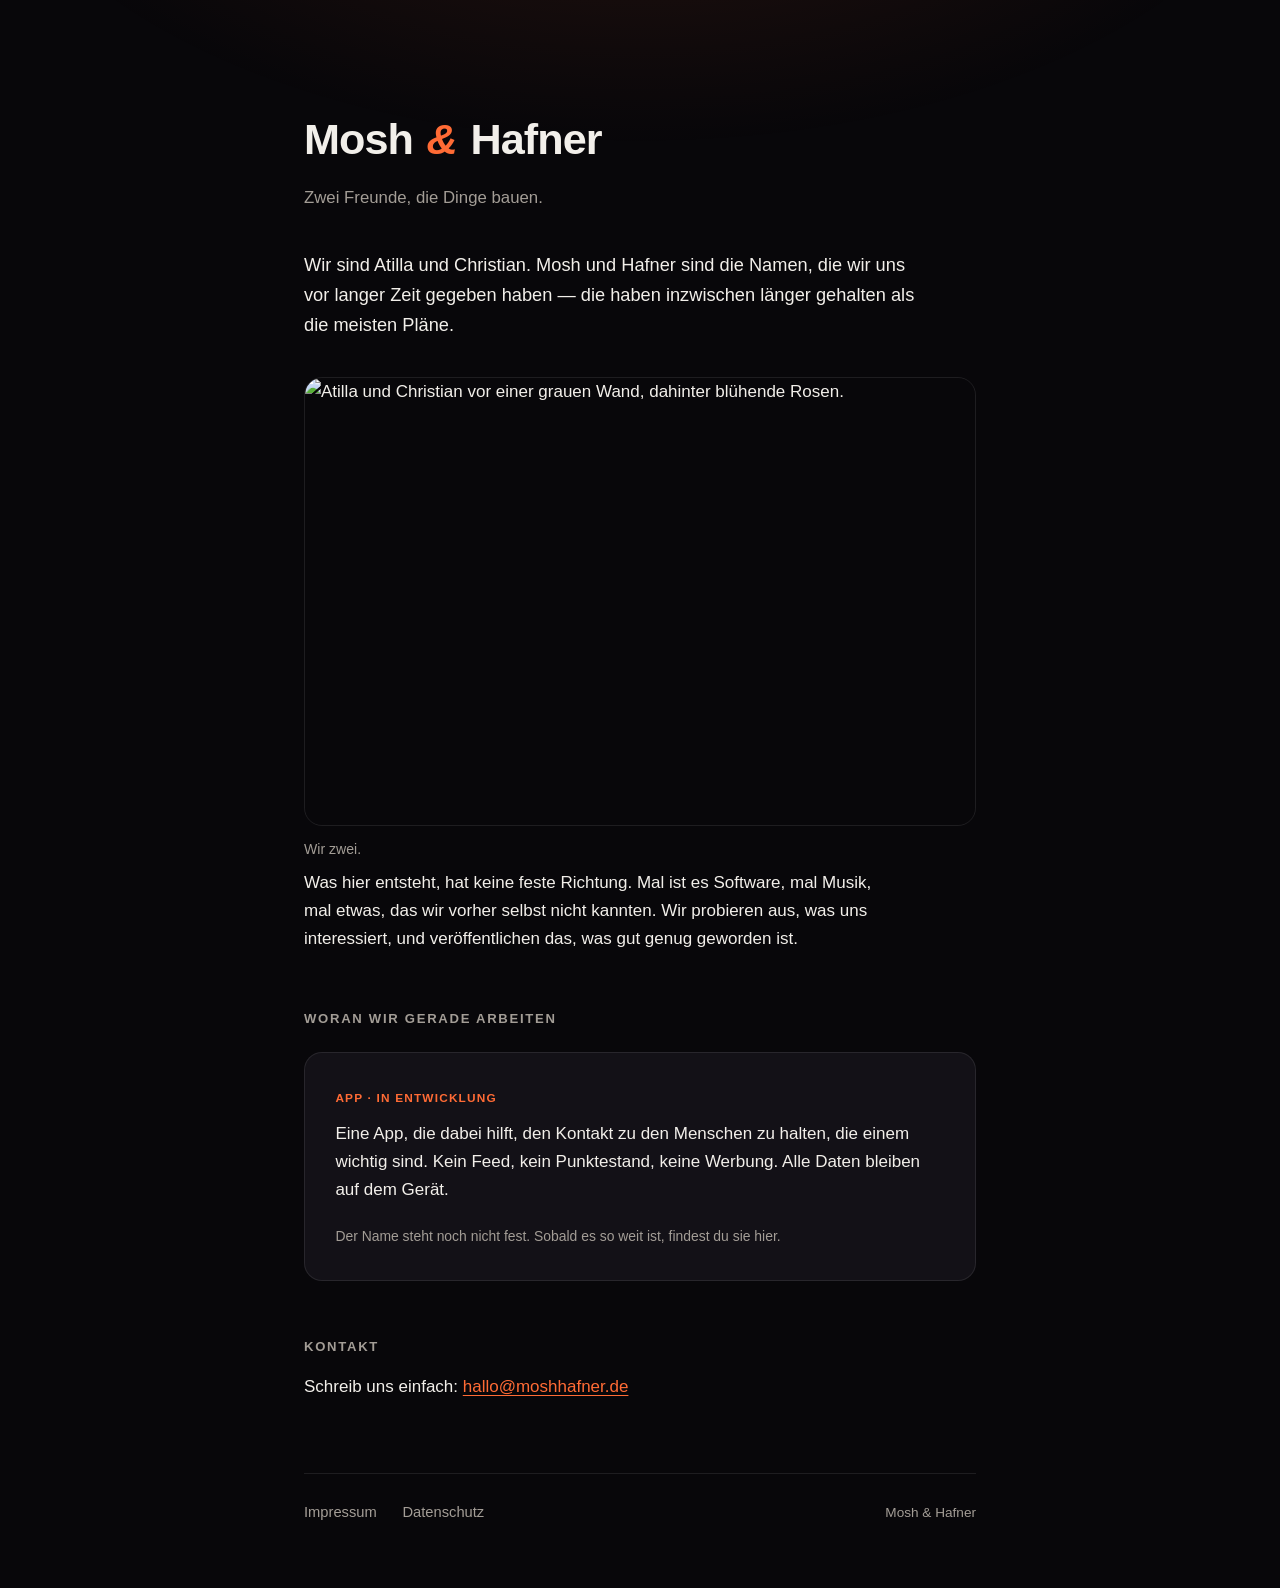
==== index.html @ 124a92b2 "Studio-Seite Mosh & Hafner Startseite, Impressum und Datenschutzerklaerung fuer moshhafner.de. Stati" ====
<!doctype html>
<html lang="de">
  <head>
    <meta charset="utf-8" />
    <meta name="viewport" content="width=device-width, initial-scale=1" />
    <title>Mosh &amp; Hafner</title>
    <meta
      name="description"
      content="Zwei Freunde, die Dinge bauen. Software, Musik und was sonst noch dazukommt."
    />
    <meta name="color-scheme" content="dark" />
    <link rel="stylesheet" href="style.css" />
  </head>
  <body>
    <main class="wrap">
      <h1 class="brand">Mosh <span class="amp">&amp;</span> Hafner</h1>
      <p class="tagline">Zwei Freunde, die Dinge bauen.</p>

      <p class="lead">
        Wir sind Atilla und Christian. Mosh und Hafner sind die Namen, die wir uns
        vor langer Zeit gegeben haben — die haben inzwischen länger gehalten als die
        meisten Pläne.
      </p>

      <figure class="portrait">
        <img
          src="wir.jpg"
          alt="Atilla und Christian vor einer grauen Wand, dahinter blühende Rosen."
          width="1024"
          height="683"
        />
        <figcaption>Wir zwei.</figcaption>
      </figure>

      <p>
        Was hier entsteht, hat keine feste Richtung. Mal ist es Software, mal Musik,
        mal etwas, das wir vorher selbst nicht kannten. Wir probieren aus, was uns
        interessiert, und veröffentlichen das, was gut genug geworden ist.
      </p>

      <h2>Woran wir gerade arbeiten</h2>

      <div class="card">
        <span class="card-label">App · in Entwicklung</span>
        <p>
          Eine App, die dabei hilft, den Kontakt zu den Menschen zu halten, die einem
          wichtig sind. Kein Feed, kein Punktestand, keine Werbung. Alle Daten bleiben
          auf dem Gerät.
        </p>
        <p class="muted">
          <small
            >Der Name steht noch nicht fest. Sobald es so weit ist, findest du sie
            hier.</small
          >
        </p>
      </div>

      <h2>Kontakt</h2>

      <p>
        Schreib uns einfach:
        <a href="mailto:hallo@moshhafner.de">hallo@moshhafner.de</a>
      </p>

      <footer>
        <a href="impressum.html">Impressum</a>
        <a href="datenschutz.html">Datenschutz</a>
        <span class="spacer">Mosh &amp; Hafner</span>
      </footer>
    </main>
  </body>
</html>
---- style.css ----
/* Mosh & Hafner — Studio-Seite
   Bewusst ohne externe Ressourcen: keine CDN-Fonts, kein Analytics, keine Icons
   von fremden Servern. Jeder externe Aufruf wuerde die IP-Adresse der Besucher an
   Dritte geben - das passt weder zur Produkthaltung noch zur Rechtslage
   (vgl. LG Muenchen I, 20.01.2022, Az. 3 O 17493/20 zu Google Fonts). */

:root {
  --bg: #08070A;
  --bg-raised: #131117;
  --edge: rgba(255, 255, 255, 0.09);
  --text: #F2EFEA;
  --text-muted: #A39D96;
  --brand: #FF6B35;
  --radius: 18px;
  --measure: 62ch;
}

*,
*::before,
*::after {
  box-sizing: border-box;
}

html {
  -webkit-text-size-adjust: 100%;
}

body {
  margin: 0;
  background: var(--bg);
  color: var(--text);
  font-family: "Inter", -apple-system, BlinkMacSystemFont, "Segoe UI", Roboto,
    "Helvetica Neue", Arial, sans-serif;
  font-size: 17px;
  line-height: 1.65;
  -webkit-font-smoothing: antialiased;
}

/* Warmer Lichtschein oben - das einzige dekorative Element der Seite. */
body::before {
  content: "";
  position: fixed;
  inset: 0;
  pointer-events: none;
  background: radial-gradient(
    62rem 34rem at 50% -14rem,
    rgba(255, 107, 53, 0.14),
    transparent 68%
  );
}

.wrap {
  position: relative;
  max-width: 46rem;
  margin: 0 auto;
  padding: clamp(3rem, 9vw, 6.5rem) clamp(1.25rem, 5vw, 2rem) 4rem;
}

/* --- Kopf --- */

.brand {
  display: inline-block;
  font-size: clamp(1.9rem, 5.4vw, 2.7rem);
  font-weight: 600;
  letter-spacing: -0.022em;
  margin: 0;
  text-decoration: none;
  color: var(--text);
}

.brand .amp {
  color: var(--brand);
  font-style: italic;
  padding: 0 0.06em;
}

.tagline {
  color: var(--text-muted);
  font-size: 1.05rem;
  margin: 0.55rem 0 0;
}

/* --- Text --- */

h2 {
  font-size: 0.82rem;
  font-weight: 600;
  letter-spacing: 0.13em;
  text-transform: uppercase;
  color: var(--text-muted);
  margin: 3.4rem 0 1rem;
}

h1.page-title {
  font-size: clamp(1.6rem, 4.4vw, 2.1rem);
  font-weight: 600;
  letter-spacing: -0.02em;
  margin: 0 0 2rem;
}

h3 {
  font-size: 1.02rem;
  font-weight: 600;
  margin: 2rem 0 0.5rem;
}

p {
  max-width: var(--measure);
  margin: 0 0 1.1rem;
}

.lead {
  font-size: 1.14rem;
  margin-top: 2.4rem;
}

.muted {
  color: var(--text-muted);
}

small {
  font-size: 0.87rem;
  line-height: 1.6;
}

a {
  color: var(--brand);
  text-underline-offset: 3px;
  text-decoration-thickness: 1px;
}

a:hover {
  text-decoration-thickness: 2px;
}

ul {
  max-width: var(--measure);
  padding-left: 1.15rem;
  margin: 0 0 1.1rem;
}

li {
  margin-bottom: 0.45rem;
}

/* --- Bild --- */

.portrait {
  margin: 2.3rem 0 0.5rem;
}

.portrait img {
  display: block;
  width: 100%;
  height: auto;
  border-radius: var(--radius);
  border: 1px solid var(--edge);
}

.portrait figcaption {
  margin-top: 0.75rem;
  font-size: 0.88rem;
  color: var(--text-muted);
}

/* --- Karte --- */

.card {
  background: var(--bg-raised);
  border: 1px solid var(--edge);
  border-radius: var(--radius);
  padding: clamp(1.3rem, 4vw, 1.9rem);
  margin: 1.4rem 0;
}

.card p:last-child {
  margin-bottom: 0;
}

.card-label {
  display: inline-block;
  font-size: 0.74rem;
  font-weight: 600;
  letter-spacing: 0.1em;
  text-transform: uppercase;
  color: var(--brand);
  margin-bottom: 0.7rem;
}

/* Platzhalter, die vor dem Veroeffentlichen ersetzt werden muessen. */
.todo {
  background: rgba(255, 107, 53, 0.13);
  border-bottom: 1px dashed var(--brand);
  padding: 0.05em 0.35em;
  border-radius: 4px;
  font-weight: 600;
}

/* --- Fuss --- */

footer {
  margin-top: 4.5rem;
  padding-top: 1.6rem;
  border-top: 1px solid var(--edge);
  display: flex;
  flex-wrap: wrap;
  gap: 0.7rem 1.6rem;
  align-items: baseline;
  font-size: 0.92rem;
}

footer a {
  color: var(--text-muted);
  text-decoration: none;
}

footer a:hover {
  color: var(--text);
  text-decoration: underline;
}

footer .spacer {
  margin-left: auto;
  color: var(--text-muted);
  font-size: 0.85rem;
}

.back {
  display: inline-block;
  margin-bottom: 2rem;
  font-size: 0.92rem;
  color: var(--text-muted);
  text-decoration: none;
}

.back:hover {
  color: var(--text);
}

@media (prefers-reduced-motion: no-preference) {
  a,
  footer a {
    transition: color 0.15s ease;
  }
}
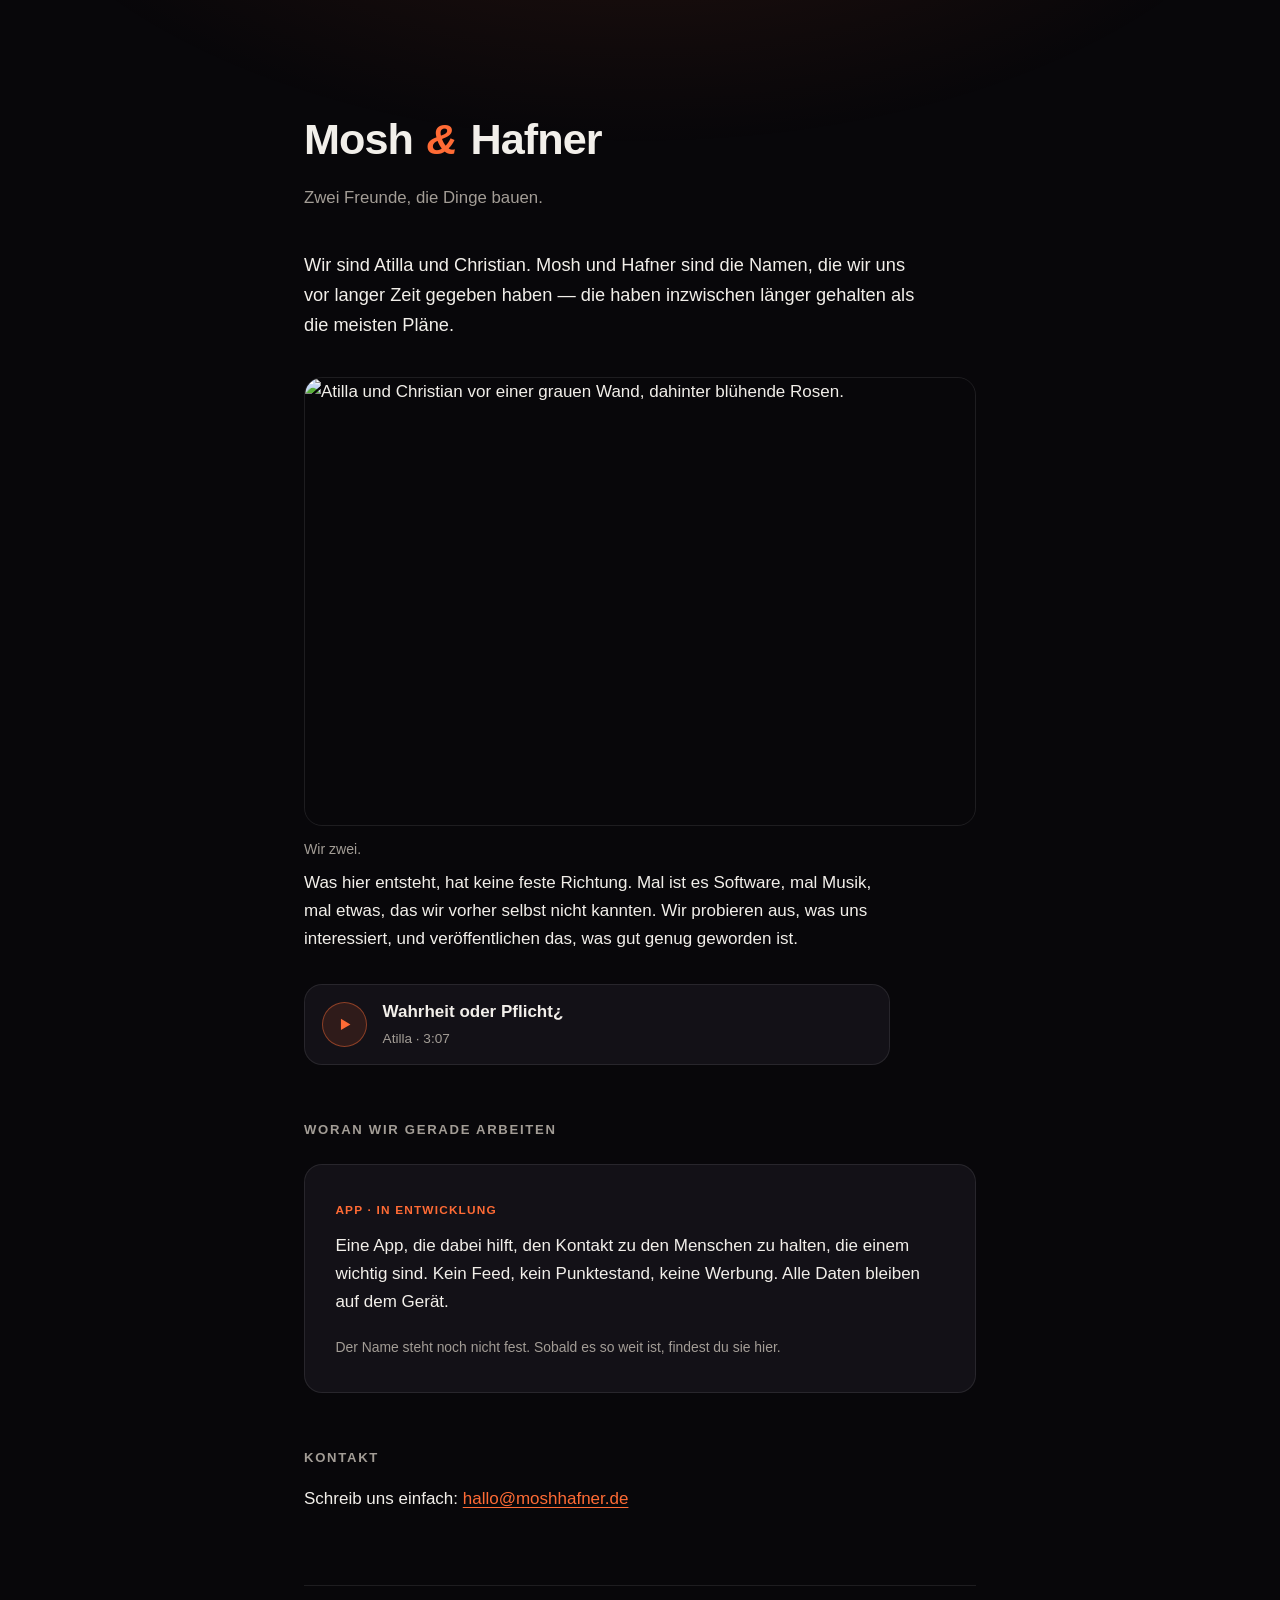
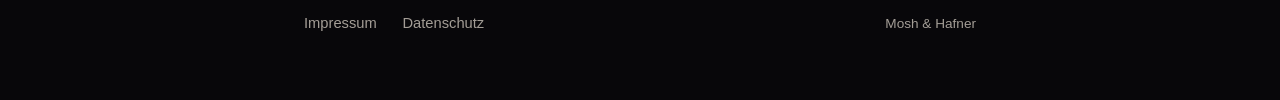
==== commit 31719b9e: "Atillas Track auf die Startseite "Wahrheit oder Pflicht?" als kleiner Player unter dem Absatz ueber " ====
--- a/index.html
+++ b/index.html
@@ -38,6 +38,26 @@
         interessiert, und veröffentlichen das, was gut genug geworden ist.
       </p>
 
+      <div class="track">
+        <button class="track-play" type="button" aria-label="Abspielen">
+          <svg class="icon-play" viewBox="0 0 24 24" aria-hidden="true">
+            <path d="M8 5.4v13.2L19 12z" />
+          </svg>
+          <svg class="icon-pause" viewBox="0 0 24 24" aria-hidden="true" hidden>
+            <rect x="7.4" y="5.4" width="3.5" height="13.2" rx="1.1" />
+            <rect x="13.1" y="5.4" width="3.5" height="13.2" rx="1.1" />
+          </svg>
+        </button>
+        <div class="track-meta">
+          <span class="track-title">Wahrheit oder Pflicht¿</span>
+          <span class="track-sub">Atilla · 3:07</span>
+        </div>
+        <audio class="track-audio" preload="none">
+          <source src="wahrheit-oder-pflicht.m4a" type="audio/mp4" />
+          <source src="wahrheit-oder-pflicht.mp3" type="audio/mpeg" />
+        </audio>
+      </div>
+
       <h2>Woran wir gerade arbeiten</h2>
 
       <div class="card">
@@ -68,5 +88,36 @@
         <span class="spacer">Mosh &amp; Hafner</span>
       </footer>
     </main>
+
+    <script>
+      (function () {
+        var box = document.querySelector(".track");
+        if (!box) return;
+        var audio = box.querySelector(".track-audio");
+        var btn = box.querySelector(".track-play");
+        var play = box.querySelector(".icon-play");
+        var pause = box.querySelector(".icon-pause");
+
+        function render() {
+          var running = !audio.paused;
+          play.hidden = running;
+          pause.hidden = !running;
+          btn.setAttribute("aria-label", running ? "Pause" : "Abspielen");
+        }
+
+        btn.addEventListener("click", function () {
+          if (audio.paused) {
+            var p = audio.play();
+            if (p) p.catch(function () {});
+          } else {
+            audio.pause();
+          }
+        });
+
+        audio.addEventListener("play", render);
+        audio.addEventListener("pause", render);
+        audio.addEventListener("ended", render);
+      })();
+    </script>
   </body>
 </html>
--- a/style.css
+++ b/style.css
@@ -163,6 +163,69 @@
   color: var(--text-muted);
 }
 
+/* --- Track --- */
+
+.track {
+  display: flex;
+  align-items: center;
+  gap: 0.95rem;
+  max-width: var(--measure);
+  background: var(--bg-raised);
+  border: 1px solid var(--edge);
+  border-radius: var(--radius);
+  padding: 0.85rem 1.05rem;
+  margin: 1.9rem 0;
+}
+
+.track-play {
+  flex: none;
+  width: 2.85rem;
+  height: 2.85rem;
+  padding: 0;
+  border-radius: 50%;
+  border: 1px solid rgba(255, 107, 53, 0.45);
+  background: rgba(255, 107, 53, 0.12);
+  color: var(--brand);
+  cursor: pointer;
+  display: grid;
+  place-items: center;
+}
+
+.track-play:hover {
+  background: rgba(255, 107, 53, 0.22);
+}
+
+.track-play:focus-visible {
+  outline: 2px solid var(--brand);
+  outline-offset: 3px;
+}
+
+.track-play svg {
+  width: 1.3rem;
+  height: 1.3rem;
+  fill: currentColor;
+}
+
+.track-play svg[hidden] {
+  display: none;
+}
+
+.track-meta {
+  display: flex;
+  flex-direction: column;
+  gap: 0.1rem;
+  min-width: 0;
+}
+
+.track-title {
+  font-weight: 600;
+}
+
+.track-sub {
+  font-size: 0.85rem;
+  color: var(--text-muted);
+}
+
 /* --- Karte --- */
 
 .card {
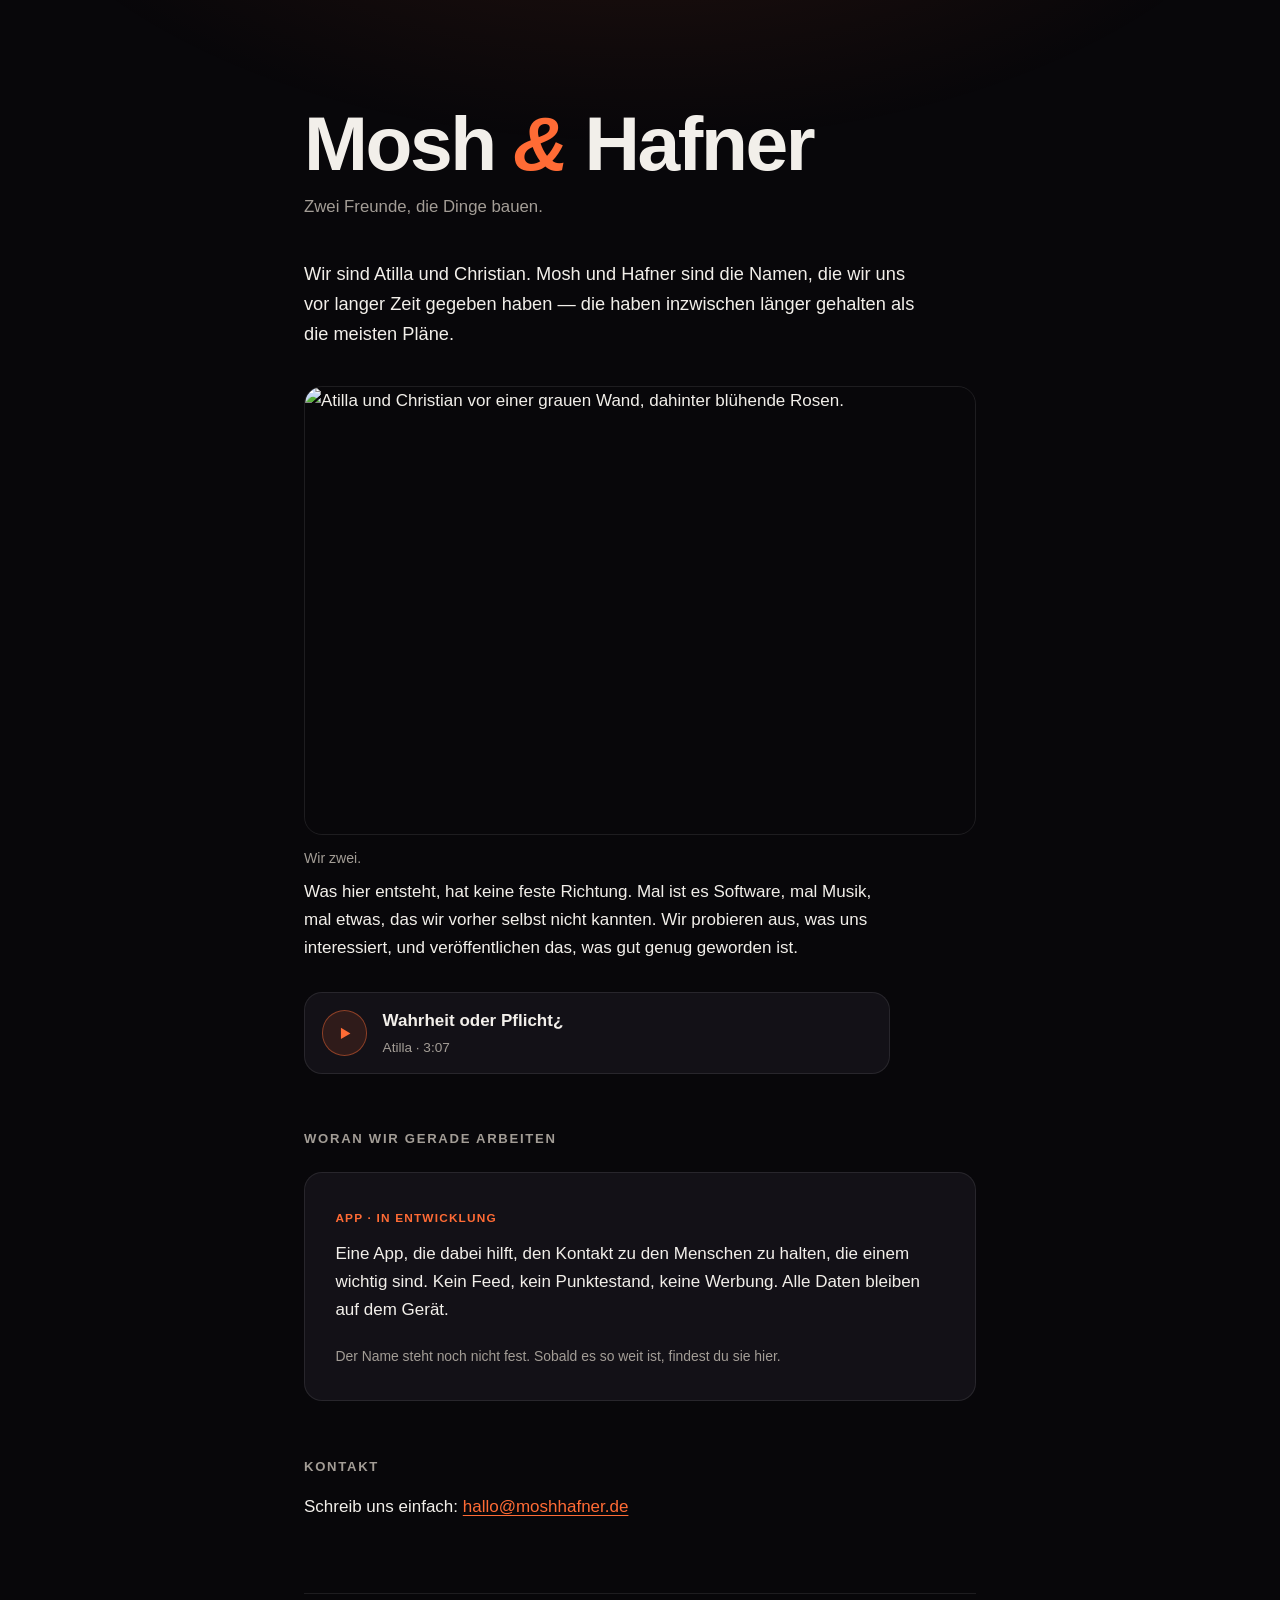
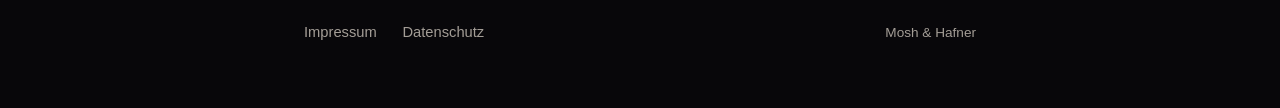
==== commit 5f85689c: "Schriftzug groesser und mit Einblendung, Datenschutz nachgezogen Der Schriftzug waechst von ~43 auf " ====
--- a/index.html
+++ b/index.html
@@ -13,7 +13,21 @@
   </head>
   <body>
     <main class="wrap">
-      <h1 class="brand">Mosh <span class="amp">&amp;</span> Hafner</h1>
+      <h1 class="brand" aria-label="Mosh &amp; Hafner"
+        ><span class="ch" style="--i: 0" aria-hidden="true">M</span
+        ><span class="ch" style="--i: 1" aria-hidden="true">o</span
+        ><span class="ch" style="--i: 2" aria-hidden="true">s</span
+        ><span class="ch" style="--i: 3" aria-hidden="true">h</span
+        ><span class="sp" aria-hidden="true"></span
+        ><span class="ch amp" style="--i: 4" aria-hidden="true">&amp;</span
+        ><span class="sp" aria-hidden="true"></span
+        ><span class="ch" style="--i: 5" aria-hidden="true">H</span
+        ><span class="ch" style="--i: 6" aria-hidden="true">a</span
+        ><span class="ch" style="--i: 7" aria-hidden="true">f</span
+        ><span class="ch" style="--i: 8" aria-hidden="true">n</span
+        ><span class="ch" style="--i: 9" aria-hidden="true">e</span
+        ><span class="ch" style="--i: 10" aria-hidden="true">r</span
+      ></h1>
       <p class="tagline">Zwei Freunde, die Dinge bauen.</p>
 
       <p class="lead">
--- a/style.css
+++ b/style.css
@@ -59,19 +59,65 @@
 /* --- Kopf --- */
 
 .brand {
+  display: block;
+  font-size: clamp(2.7rem, 9.5vw, 4.8rem);
+  font-weight: 600;
+  letter-spacing: -0.032em;
+  line-height: 1.04;
+  margin: 0;
+  color: var(--text);
+}
+
+/* Jeder Buchstabe steigt einzeln auf - einmalig beim Laden, kein Dauerzappeln. */
+.brand .ch {
   display: inline-block;
-  font-size: clamp(1.9rem, 5.4vw, 2.7rem);
-  font-weight: 600;
-  letter-spacing: -0.022em;
-  margin: 0;
-  text-decoration: none;
-  color: var(--text);
+  animation: rise 0.8s cubic-bezier(0.22, 1, 0.36, 1) backwards;
+  animation-delay: calc(var(--i) * 55ms);
+}
+
+.brand .sp {
+  display: inline-block;
+  width: 0.24em;
 }
 
 .brand .amp {
   color: var(--brand);
   font-style: italic;
-  padding: 0 0.06em;
+  animation:
+    rise 0.8s cubic-bezier(0.22, 1, 0.36, 1) backwards,
+    glow 5s ease-in-out infinite;
+  animation-delay: calc(var(--i) * 55ms), 1.6s;
+}
+
+@keyframes rise {
+  from {
+    opacity: 0;
+    transform: translateY(0.4em);
+    filter: blur(7px);
+  }
+  to {
+    opacity: 1;
+    transform: none;
+    filter: blur(0);
+  }
+}
+
+@keyframes glow {
+  0%,
+  100% {
+    text-shadow: 0 0 0 rgba(255, 107, 53, 0);
+  }
+  50% {
+    text-shadow: 0 0 26px rgba(255, 107, 53, 0.5);
+  }
+}
+
+/* Wer im System "weniger Bewegung" eingestellt hat, bekommt die Seite ruhig. */
+@media (prefers-reduced-motion: reduce) {
+  .brand .ch,
+  .brand .amp {
+    animation: none;
+  }
 }
 
 .tagline {
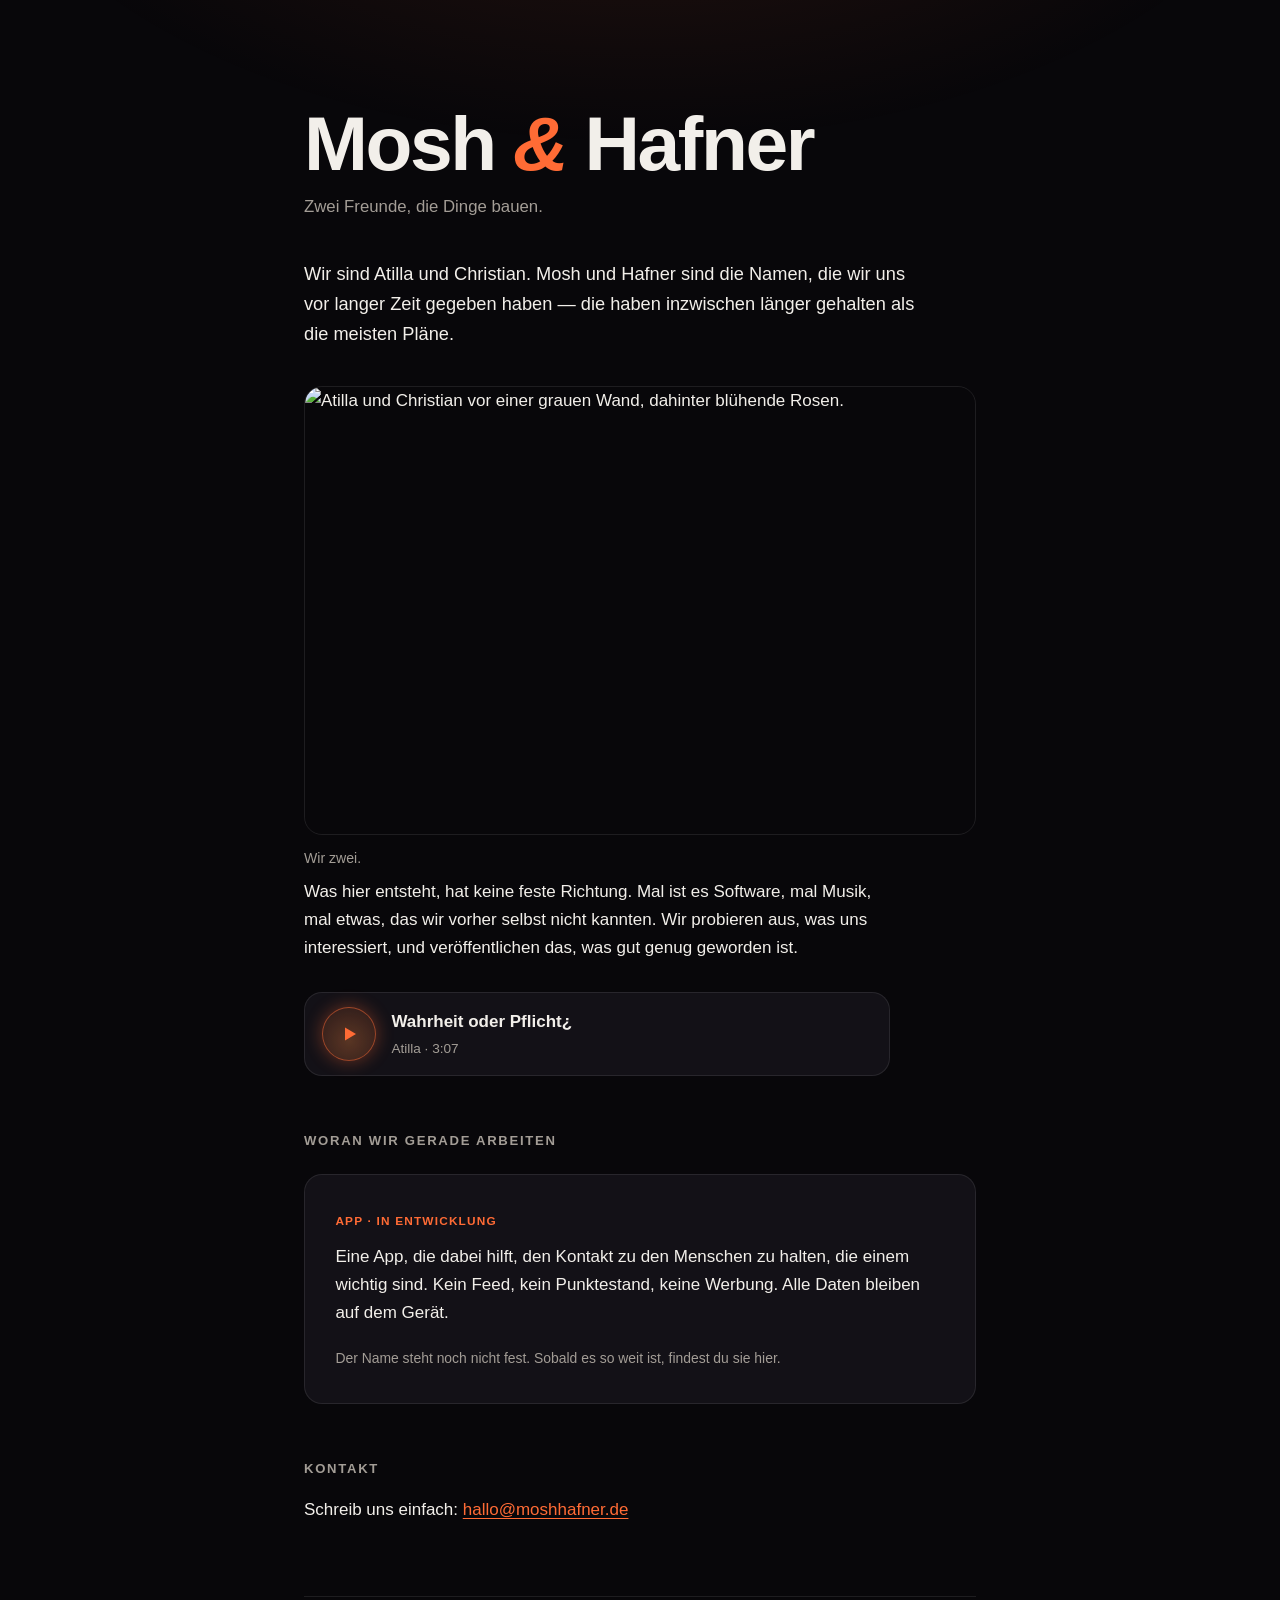
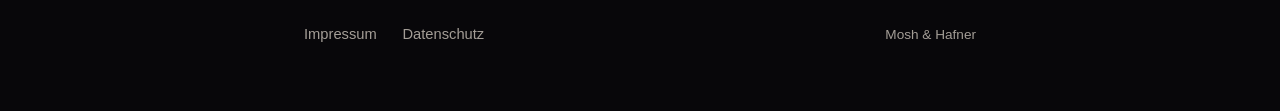
==== commit dcf1ef99: "Der Play-Knopf brennt Groesser (45 -> 54 px) und mit zwei Feuer-Schichten: aussen ein flackernder Sc" ====
--- a/index.html
+++ b/index.html
@@ -14,19 +14,19 @@
   <body>
     <main class="wrap">
       <h1 class="brand" aria-label="Mosh &amp; Hafner"
-        ><span class="ch" style="--i: 0" aria-hidden="true">M</span
-        ><span class="ch" style="--i: 1" aria-hidden="true">o</span
-        ><span class="ch" style="--i: 2" aria-hidden="true">s</span
-        ><span class="ch" style="--i: 3" aria-hidden="true">h</span
+        ><span class="ch" style="--d: 100ms; --dur: 0.95s" aria-hidden="true">M</span
+        ><span class="ch" style="--d: 480ms; --dur: 0.95s" aria-hidden="true">o</span
+        ><span class="ch" style="--d: 860ms; --dur: 0.95s" aria-hidden="true">s</span
+        ><span class="ch" style="--d: 1240ms; --dur: 0.95s" aria-hidden="true">h</span
         ><span class="sp" aria-hidden="true"></span
-        ><span class="ch amp" style="--i: 4" aria-hidden="true">&amp;</span
+        ><span class="ch amp" style="--d: 4200ms" aria-hidden="true">&amp;</span
         ><span class="sp" aria-hidden="true"></span
-        ><span class="ch" style="--i: 5" aria-hidden="true">H</span
-        ><span class="ch" style="--i: 6" aria-hidden="true">a</span
-        ><span class="ch" style="--i: 7" aria-hidden="true">f</span
-        ><span class="ch" style="--i: 8" aria-hidden="true">n</span
-        ><span class="ch" style="--i: 9" aria-hidden="true">e</span
-        ><span class="ch" style="--i: 10" aria-hidden="true">r</span
+        ><span class="ch" style="--d: 4255ms" aria-hidden="true">H</span
+        ><span class="ch" style="--d: 4310ms" aria-hidden="true">a</span
+        ><span class="ch" style="--d: 4365ms" aria-hidden="true">f</span
+        ><span class="ch" style="--d: 4420ms" aria-hidden="true">n</span
+        ><span class="ch" style="--d: 4475ms" aria-hidden="true">e</span
+        ><span class="ch" style="--d: 4530ms" aria-hidden="true">r</span
       ></h1>
       <p class="tagline">Zwei Freunde, die Dinge bauen.</p>
 
@@ -117,6 +117,7 @@
           play.hidden = running;
           pause.hidden = !running;
           btn.setAttribute("aria-label", running ? "Pause" : "Abspielen");
+          box.classList.toggle("is-playing", running);
         }
 
         btn.addEventListener("click", function () {
--- a/style.css
+++ b/style.css
@@ -68,11 +68,14 @@
   color: var(--text);
 }
 
-/* Jeder Buchstabe steigt einzeln auf - einmalig beim Laden, kein Dauerzappeln. */
+/* Dramaturgie: "Mosh" baut sich langsam auf (--dur .95s, ~380 ms Abstand),
+   danach zwei Sekunden Stille, dann kommen "&" und "Hafner" in einem Rutsch.
+   Verzoegerung und Dauer stehen als --d / --dur am jeweiligen Buchstaben,
+   damit die Pause ablesbar ist statt in einer Formel zu verschwinden. */
 .brand .ch {
   display: inline-block;
-  animation: rise 0.8s cubic-bezier(0.22, 1, 0.36, 1) backwards;
-  animation-delay: calc(var(--i) * 55ms);
+  animation: rise var(--dur, 0.65s) cubic-bezier(0.22, 1, 0.36, 1) backwards;
+  animation-delay: var(--d, 0ms);
 }
 
 .brand .sp {
@@ -84,9 +87,9 @@
   color: var(--brand);
   font-style: italic;
   animation:
-    rise 0.8s cubic-bezier(0.22, 1, 0.36, 1) backwards,
+    rise var(--dur, 0.65s) cubic-bezier(0.22, 1, 0.36, 1) backwards,
     glow 5s ease-in-out infinite;
-  animation-delay: calc(var(--i) * 55ms), 1.6s;
+  animation-delay: var(--d, 0ms), 5.2s;
 }
 
 @keyframes rise {
@@ -112,10 +115,13 @@
   }
 }
 
-/* Wer im System "weniger Bewegung" eingestellt hat, bekommt die Seite ruhig. */
+/* Wer im System "weniger Bewegung" eingestellt hat, bekommt die Seite ruhig.
+   Der Knopf behaelt dabei seinen ruhenden Schein - er glimmt, statt zu flackern. */
 @media (prefers-reduced-motion: reduce) {
   .brand .ch,
-  .brand .amp {
+  .brand .amp,
+  .track-play,
+  .track-play svg {
     animation: none;
   }
 }
@@ -225,31 +231,95 @@
 
 .track-play {
   flex: none;
-  width: 2.85rem;
-  height: 2.85rem;
+  width: 3.4rem;
+  height: 3.4rem;
   padding: 0;
   border-radius: 50%;
-  border: 1px solid rgba(255, 107, 53, 0.45);
-  background: rgba(255, 107, 53, 0.12);
+  border: 1px solid rgba(255, 107, 53, 0.5);
+  background: radial-gradient(
+    circle at 50% 62%,
+    rgba(255, 138, 66, 0.3),
+    rgba(255, 107, 53, 0.1)
+  );
   color: var(--brand);
   cursor: pointer;
   display: grid;
   place-items: center;
+  box-shadow: 0 0 16px 2px rgba(255, 107, 53, 0.3);
+  animation: burn 2.3s ease-in-out infinite;
 }
 
 .track-play:hover {
-  background: rgba(255, 107, 53, 0.22);
+  border-color: rgba(255, 107, 53, 0.75);
 }
 
 .track-play:focus-visible {
   outline: 2px solid var(--brand);
-  outline-offset: 3px;
+  outline-offset: 4px;
 }
 
 .track-play svg {
-  width: 1.3rem;
-  height: 1.3rem;
+  width: 1.5rem;
+  height: 1.5rem;
   fill: currentColor;
+  animation: heat 3.7s ease-in-out infinite;
+}
+
+/* Zwei Takte, die nie aufgehen: 2,3 s aussen, 3,7 s innen. Dadurch driften
+   sie staendig gegeneinander und das Flackern wiederholt sich nie sichtbar -
+   der Unterschied zwischen Feuer und einem blinkenden Laempchen. Die krummen
+   Prozentwerte sind ebenfalls Absicht, gleichmaessige wirken wie ein Puls. */
+@keyframes burn {
+  0% {
+    box-shadow: 0 0 14px 2px rgba(255, 107, 53, 0.28), 0 0 0 0 rgba(255, 107, 53, 0.2);
+  }
+  17% {
+    box-shadow: 0 0 30px 7px rgba(255, 107, 53, 0.52), 0 0 0 3px rgba(255, 107, 53, 0.12);
+  }
+  31% {
+    box-shadow: 0 0 19px 3px rgba(255, 107, 53, 0.34), 0 0 0 1px rgba(255, 107, 53, 0.18);
+  }
+  49% {
+    box-shadow: 0 0 38px 10px rgba(255, 107, 53, 0.6), 0 0 0 5px rgba(255, 107, 53, 0.09);
+  }
+  63% {
+    box-shadow: 0 0 22px 4px rgba(255, 107, 53, 0.36), 0 0 0 2px rgba(255, 107, 53, 0.16);
+  }
+  81% {
+    box-shadow: 0 0 32px 8px rgba(255, 107, 53, 0.5), 0 0 0 4px rgba(255, 107, 53, 0.11);
+  }
+  100% {
+    box-shadow: 0 0 14px 2px rgba(255, 107, 53, 0.28), 0 0 0 0 rgba(255, 107, 53, 0.2);
+  }
+}
+
+@keyframes heat {
+  0%,
+  100% {
+    color: #ff6b35;
+    filter: drop-shadow(0 0 3px rgba(255, 107, 53, 0.6));
+  }
+  40% {
+    color: #ffa04f;
+    filter: drop-shadow(0 0 9px rgba(255, 150, 70, 0.85));
+  }
+  70% {
+    color: #ff8038;
+    filter: drop-shadow(0 0 5px rgba(255, 120, 55, 0.7));
+  }
+}
+
+/* Sobald der Song laeuft, hoert das Feuer auf. Die Einladung ist angenommen -
+   ein Knopf, der weiter lockt, waehrend man ihm schon gefolgt ist, ist Laerm. */
+.track.is-playing .track-play {
+  animation: none;
+  box-shadow: 0 0 16px 3px rgba(255, 107, 53, 0.26);
+}
+
+.track.is-playing .track-play svg {
+  animation: none;
+  color: var(--brand);
+  filter: none;
 }
 
 .track-play svg[hidden] {
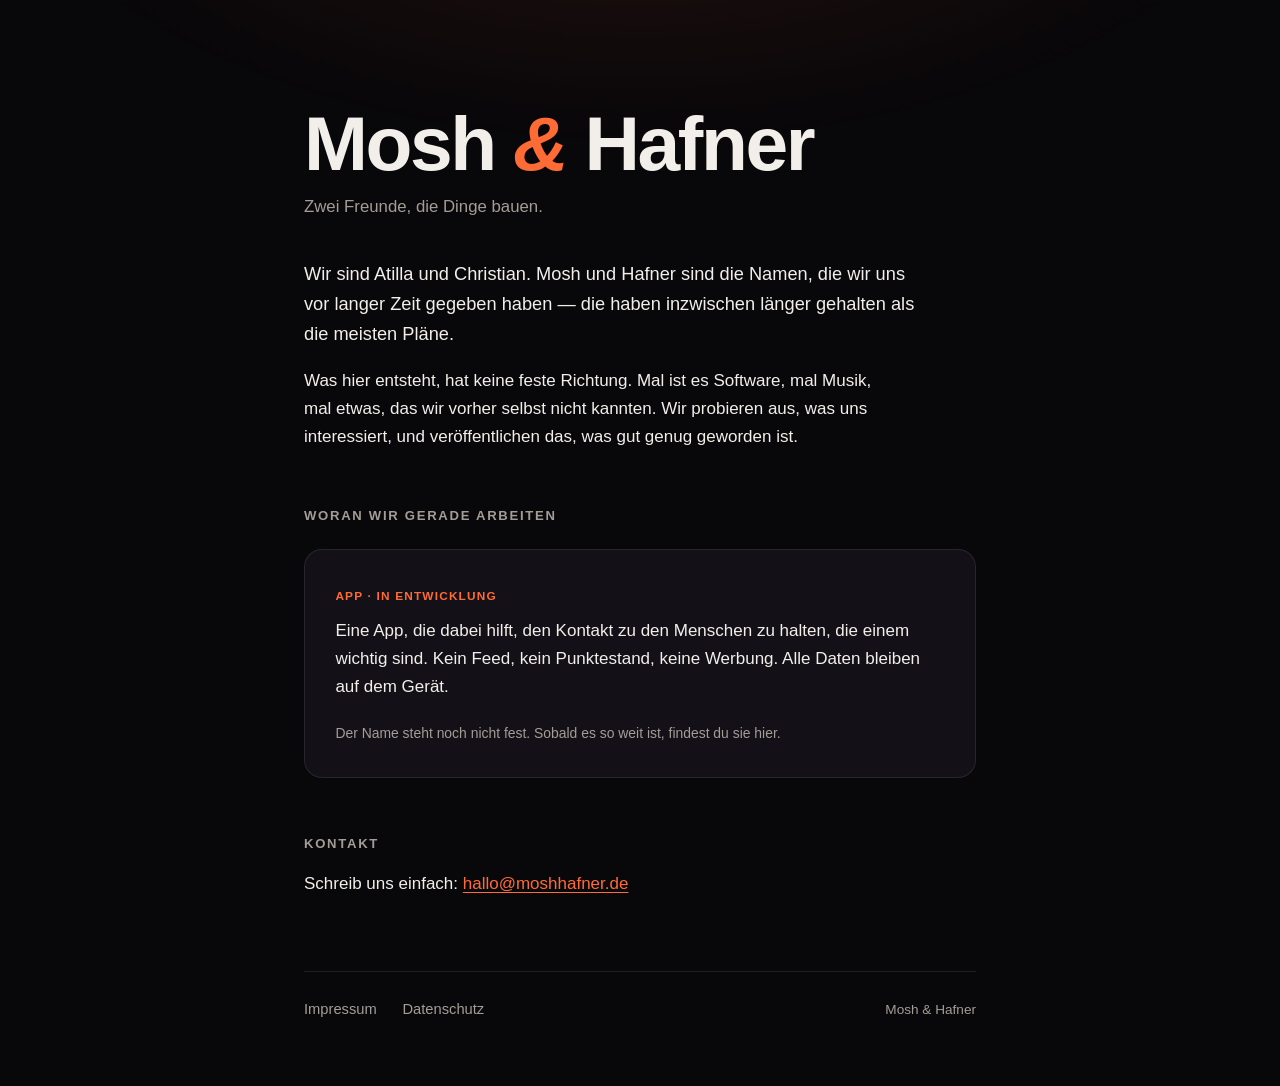
==== commit 32895fd8: "Foto und Track wieder entfernt, Plaetze bleiben frei Beides war fuer einen bestimmten Moment gedacht" ====
--- a/index.html
+++ b/index.html
@@ -36,15 +36,10 @@
         meisten Pläne.
       </p>
 
-      <figure class="portrait">
-        <img
-          src="wir.jpg"
-          alt="Atilla und Christian vor einer grauen Wand, dahinter blühende Rosen."
-          width="1024"
-          height="683"
-        />
-        <figcaption>Wir zwei.</figcaption>
-      </figure>
+      <!-- Platz 1: Bild. Frei bis zum Austausch.
+           Markup dafuer steht im Verlauf (Commit "Der Play-Knopf brennt"),
+           die Stile .portrait / .portrait img / figcaption liegen weiterhin
+           in style.css und sind ein Drop-in. -->
 
       <p>
         Was hier entsteht, hat keine feste Richtung. Mal ist es Software, mal Musik,
@@ -52,25 +47,9 @@
         interessiert, und veröffentlichen das, was gut genug geworden ist.
       </p>
 
-      <div class="track">
-        <button class="track-play" type="button" aria-label="Abspielen">
-          <svg class="icon-play" viewBox="0 0 24 24" aria-hidden="true">
-            <path d="M8 5.4v13.2L19 12z" />
-          </svg>
-          <svg class="icon-pause" viewBox="0 0 24 24" aria-hidden="true" hidden>
-            <rect x="7.4" y="5.4" width="3.5" height="13.2" rx="1.1" />
-            <rect x="13.1" y="5.4" width="3.5" height="13.2" rx="1.1" />
-          </svg>
-        </button>
-        <div class="track-meta">
-          <span class="track-title">Wahrheit oder Pflicht¿</span>
-          <span class="track-sub">Atilla · 3:07</span>
-        </div>
-        <audio class="track-audio" preload="none">
-          <source src="wahrheit-oder-pflicht.m4a" type="audio/mp4" />
-          <source src="wahrheit-oder-pflicht.mp3" type="audio/mpeg" />
-        </audio>
-      </div>
+      <!-- Platz 2: Track. Frei bis zum Austausch.
+           Stile .track / .track-play / burn / heat / .is-playing stehen
+           weiterhin in style.css, das zugehoerige Skript im Verlauf. -->
 
       <h2>Woran wir gerade arbeiten</h2>
 
@@ -102,37 +81,5 @@
         <span class="spacer">Mosh &amp; Hafner</span>
       </footer>
     </main>
-
-    <script>
-      (function () {
-        var box = document.querySelector(".track");
-        if (!box) return;
-        var audio = box.querySelector(".track-audio");
-        var btn = box.querySelector(".track-play");
-        var play = box.querySelector(".icon-play");
-        var pause = box.querySelector(".icon-pause");
-
-        function render() {
-          var running = !audio.paused;
-          play.hidden = running;
-          pause.hidden = !running;
-          btn.setAttribute("aria-label", running ? "Pause" : "Abspielen");
-          box.classList.toggle("is-playing", running);
-        }
-
-        btn.addEventListener("click", function () {
-          if (audio.paused) {
-            var p = audio.play();
-            if (p) p.catch(function () {});
-          } else {
-            audio.pause();
-          }
-        });
-
-        audio.addEventListener("play", render);
-        audio.addEventListener("pause", render);
-        audio.addEventListener("ended", render);
-      })();
-    </script>
   </body>
 </html>
--- a/style.css
+++ b/style.css
@@ -195,7 +195,7 @@
   margin-bottom: 0.45rem;
 }
 
-/* --- Bild --- */
+/* --- Bild --- (Platz derzeit leer, Stile bleiben fuer den Austausch stehen) */
 
 .portrait {
   margin: 2.3rem 0 0.5rem;
@@ -215,7 +215,7 @@
   color: var(--text-muted);
 }
 
-/* --- Track --- */
+/* --- Track --- (Platz derzeit leer, Stile bleiben fuer den Austausch stehen) */
 
 .track {
   display: flex;
